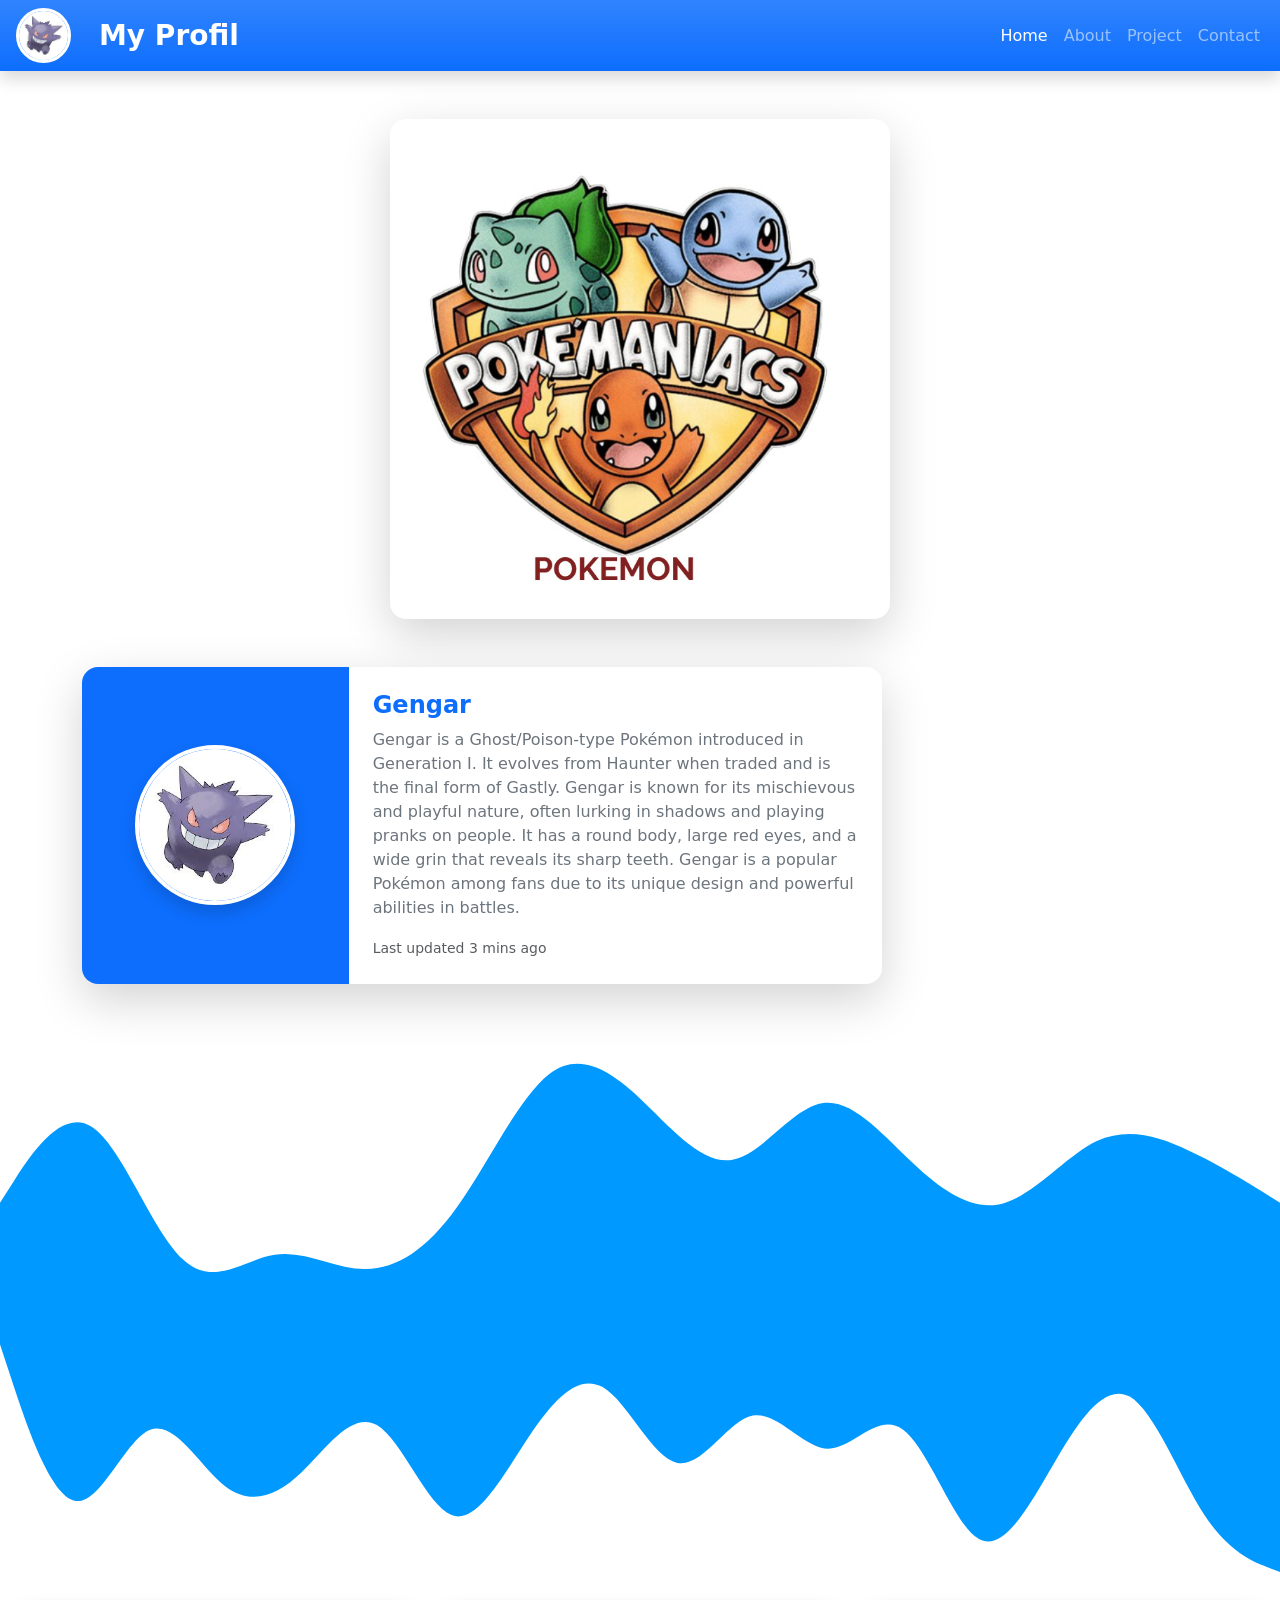
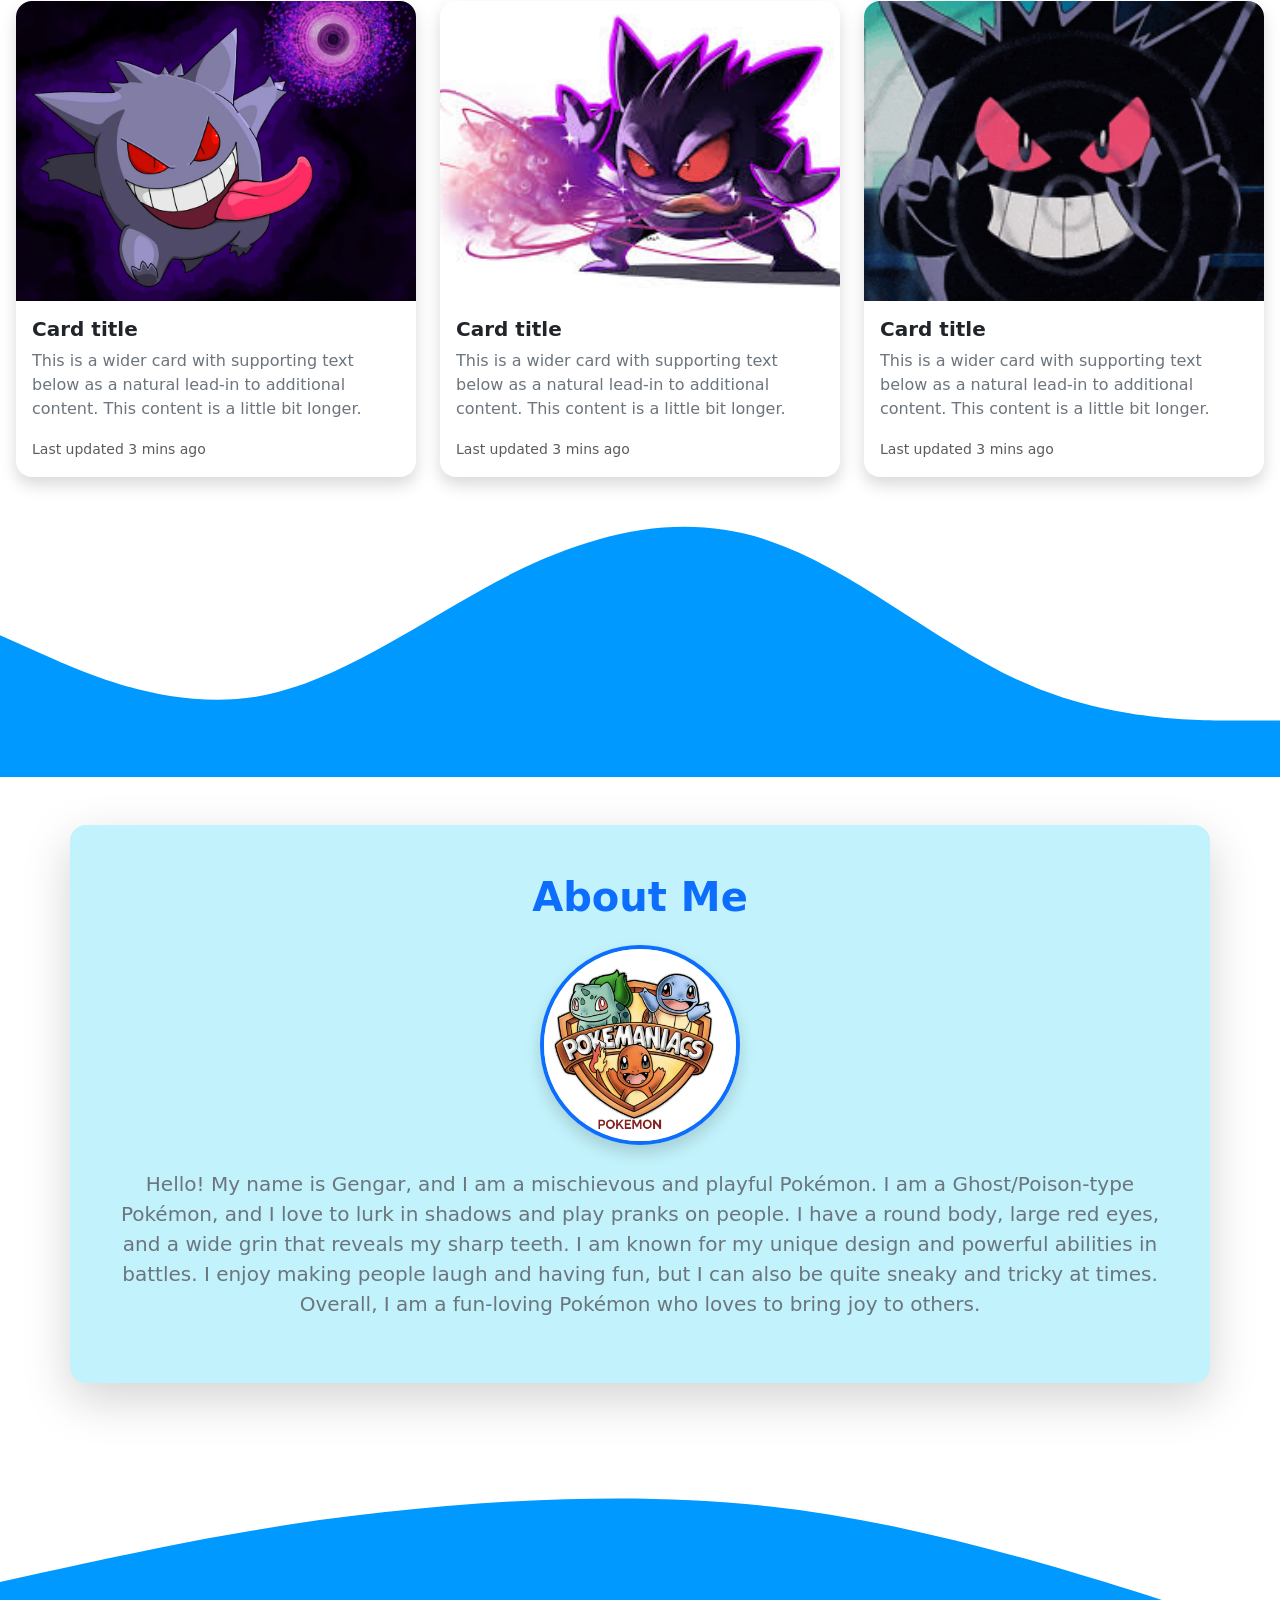
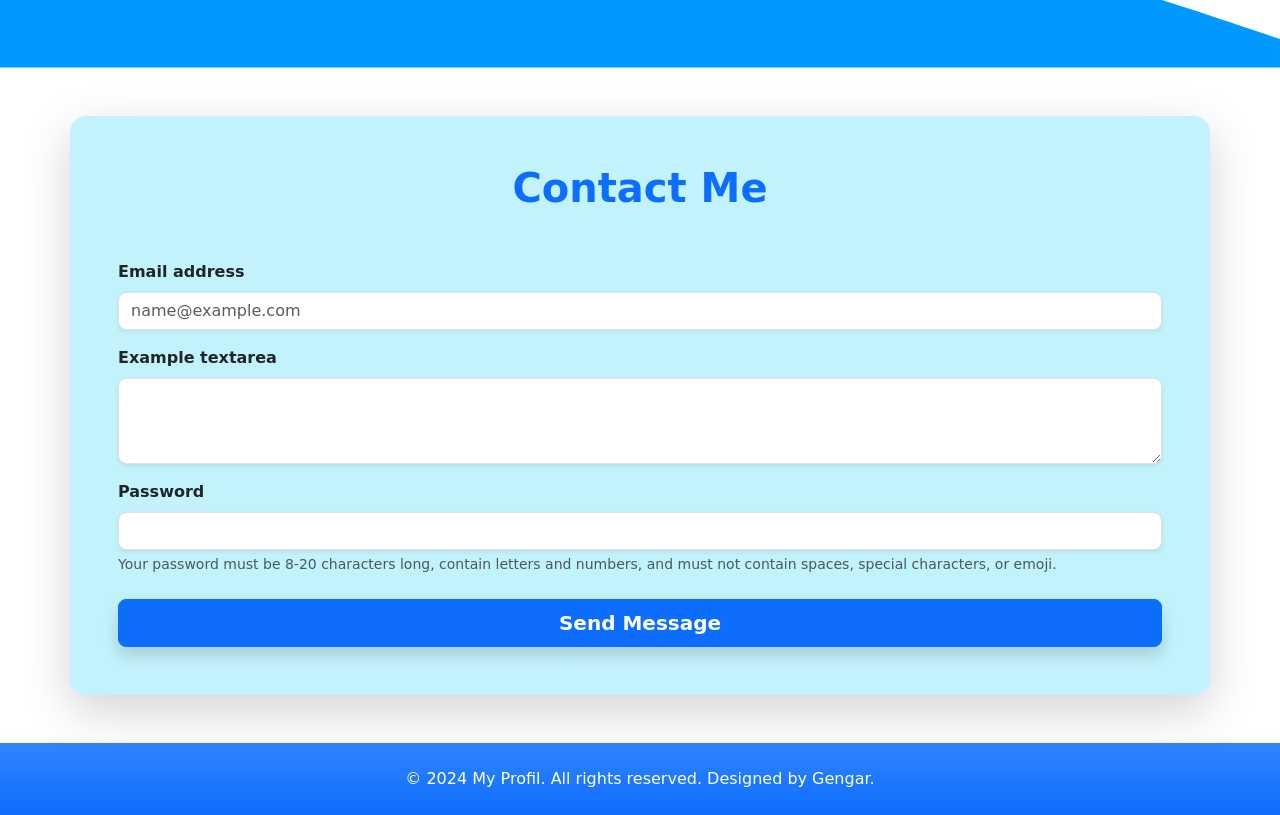
==== Downloads/bootstrap/obama.html @ 0b36200c "pokemon" ====
<!doctype html>
<html lang="en">
  <head>
    <meta charset="UTF-8" />
    <meta name="viewport" content="width=device-width, initial-scale=1.0" />
    <title>Document</title>
    <link
      href="https://cdn.jsdelivr.net/npm/bootstrap@5.3.8/dist/css/bootstrap.min.css"
      rel="stylesheet"
      integrity="sha384-sRIl4kxILFvY47J16cr9ZwB07vP4J8+LH7qKQnuqkuIAvNWLzeN8tE5YBujZqJLB"
      crossorigin="anonymous"
    />
    <link href="https://unpkg.com/aos@2.3.1/dist/aos.css" rel="stylesheet" />
  </head>
  <body>
    <nav
      class="navbar navbar-expand-lg navbar-dark bg-primary bg-gradient shadow sticky-top"
    >
      <img
        src="Gengar.jpeg"
        alt=""
        width="55"
        height="55"
        class="rounded-circle border border-3 border-white ms-3 me-3"
      />
      <div class="container-fluid">
        <a class="navbar-brand fw-bold fs-3" href="#">My Profil</a>
        <button
          class="navbar-toggler"
          type="button"
          data-bs-toggle="collapse"
          data-bs-target="#navbarNavAltMarkup"
          aria-controls="navbarNavAltMarkup"
          aria-expanded="false"
          aria-label="Toggle navigation"
        >
          <span class="navbar-toggler-icon"></span>
        </button>
        <div
          class="collapse navbar-collapse justify-content-end"
          id="navbarNavAltMarkup"
        >
          <div class="navbar-nav">
            <a class="nav-link active" aria-current="page" href="#home">Home</a>
            <a class="nav-link" href="#about">About</a>
            <a class="nav-link" href="#project">Project</a>
            <a class="nav-link" href="#contact">Contact</a>
          </div>
        </div>
      </div>
    </nav>
    <div id="home">
      <img
        src="Logo.png"
        alt=""
        width="500"
        height="400"
        class="img-fluid d-block mx-auto mt-5 rounded-4 shadow-lg p-2 bg-white"
      />
    </div>

    <div class="container justify-content-center">
      <div
        class="card border-0 shadow-lg rounded-4 mb-5 mt-5 overflow-hidden"
        style="max-width: 800px"
        data-aos="fade-up"
      >
        <div class="row g-0">
          <div
            class="col-md-4 bg-primary d-flex align-items-center justify-content-center p-4"
          >
            <img
              src="Gengar.jpeg"
              alt=""
              class="img-fluid rounded-circle border border-4 border-white shadow"
              width="160"
              height="160"
            />
          </div>
          <div class="col-md-8">
            <div class="card-body p-4">
              <h5 class="card-title fw-bold fs-4 text-primary">Gengar</h5>
              <p class="card-text text-secondary">
                Gengar is a Ghost/Poison-type Pokémon introduced in Generation
                I. It evolves from Haunter when traded and is the final form of
                Gastly. Gengar is known for its mischievous and playful nature,
                often lurking in shadows and playing pranks on people. It has a
                round body, large red eyes, and a wide grin that reveals its
                sharp teeth. Gengar is a popular Pokémon among fans due to its
                unique design and powerful abilities in battles.
              </p>
              <p class="card-text">
                <small class="text-muted">Last updated 3 mins ago</small>
              </p>
            </div>
          </div>
        </div>
      </div>
    </div>

    <svg xmlns="http://www.w3.org/2000/svg" viewBox="0 0 1440 320">
      <path
        fill="#0099ff"
        fill-opacity="1"
        d="M0,192L17.1,165.3C34.3,139,69,85,103,106.7C137.1,128,171,224,206,256C240,288,274,256,309,250.7C342.9,245,377,267,411,266.7C445.7,267,480,245,514,197.3C548.6,149,583,75,617,48C651.4,21,686,43,720,74.7C754.3,107,789,149,823,144C857.1,139,891,85,926,80C960,75,994,117,1029,149.3C1062.9,181,1097,203,1131,192C1165.7,181,1200,139,1234,122.7C1268.6,107,1303,117,1337,133.3C1371.4,149,1406,171,1423,181.3L1440,192L1440,320L1422.9,320C1405.7,320,1371,320,1337,320C1302.9,320,1269,320,1234,320C1200,320,1166,320,1131,320C1097.1,320,1063,320,1029,320C994.3,320,960,320,926,320C891.4,320,857,320,823,320C788.6,320,754,320,720,320C685.7,320,651,320,617,320C582.9,320,549,320,514,320C480,320,446,320,411,320C377.1,320,343,320,309,320C274.3,320,240,320,206,320C171.4,320,137,320,103,320C68.6,320,34,320,17,320L0,320Z"
      ></path>
    </svg>
    <svg xmlns="http://www.w3.org/2000/svg" viewBox="0 0 1440 320">
      <path
        fill="#0099ff"
        fill-opacity="1"
        d="M0,32L14.1,74.7C28.2,117,56,203,85,208C112.9,213,141,139,169,128C197.6,117,226,171,254,192C282.4,213,311,203,339,176C367.1,149,395,107,424,122.7C451.8,139,480,213,508,224C536.5,235,565,181,593,138.7C621.2,96,649,64,678,80C705.9,96,734,160,762,165.3C790.6,171,819,117,847,112C875.3,107,904,149,932,149.3C960,149,988,107,1016,128C1044.7,149,1073,235,1101,250.7C1129.4,267,1158,213,1186,165.3C1214.1,117,1242,75,1271,90.7C1298.8,107,1327,181,1355,224C1383.5,267,1412,277,1426,282.7L1440,288L1440,0L1425.9,0C1411.8,0,1384,0,1355,0C1327.1,0,1299,0,1271,0C1242.4,0,1214,0,1186,0C1157.6,0,1129,0,1101,0C1072.9,0,1045,0,1016,0C988.2,0,960,0,932,0C903.5,0,875,0,847,0C818.8,0,791,0,762,0C734.1,0,706,0,678,0C649.4,0,621,0,593,0C564.7,0,536,0,508,0C480,0,452,0,424,0C395.3,0,367,0,339,0C310.6,0,282,0,254,0C225.9,0,198,0,169,0C141.2,0,113,0,85,0C56.5,0,28,0,14,0L0,0Z"
      ></path>
    </svg>

    <div class="row px-3" id="project">
      <div class="col-md-4" data-aos="fade-right">
        <div class="card mb-3 border-0 shadow rounded-4 overflow-hidden">
          <img
            src="Ball.png"
            alt="Ball"
            width="100"
            height="300"
            class="card-img-top object-fit-cover"
          />
          <div class="card-body">
            <h5 class="card-title fw-bold">Card title</h5>
            <p class="card-text text-secondary">
              This is a wider card with supporting text below as a natural
              lead-in to additional content. This content is a little bit
              longer.
            </p>
            <p class="card-text">
              <small class="text-muted">Last updated 3 mins ago</small>
            </p>
          </div>
        </div>
      </div>
      <div class="col-md-4">
        <div
          class="card mb-3 border-0 shadow rounded-4 overflow-hidden"
          data-aos="fade-up"
        >
          <img
            src="Dream.png"
            alt="Dream"
            width="100"
            height="300"
            class="card-img-top object-fit-cover"
          />
          <div class="card-body">
            <h5 class="card-title fw-bold">Card title</h5>
            <p class="card-text text-secondary">
              This is a wider card with supporting text below as a natural
              lead-in to additional content. This content is a little bit
              longer.
            </p>
            <p class="card-text">
              <small class="text-muted">Last updated 3 mins ago</small>
            </p>
          </div>
        </div>
      </div>
      <div class="col-md-4">
        <div
          class="card mb-3 border-0 shadow rounded-4 overflow-hidden"
          data-aos="fade-left"
        >
          <img
            src="Hypnotis.png"
            alt="Hypnotis"
            width="100"
            height="300"
            class="card-img-top object-fit-cover"
          />
          <div class="card-body">
            <h5 class="card-title fw-bold">Card title</h5>
            <p class="card-text text-secondary">
              This is a wider card with supporting text below as a natural
              lead-in to additional content. This content is a little bit
              longer.
            </p>
            <p class="card-text">
              <small class="text-muted">Last updated 3 mins ago</small>
            </p>
          </div>
        </div>
      </div>
    </div>

    <svg xmlns="http://www.w3.org/2000/svg" viewBox="0 0 1440 320">
      <path
        fill="#0099ff"
        fill-opacity="1"
        d="M0,160L48,181.3C96,203,192,245,288,229.3C384,213,480,139,576,90.7C672,43,768,21,864,53.3C960,85,1056,171,1152,213.3C1248,256,1344,256,1392,256L1440,256L1440,320L1392,320C1344,320,1248,320,1152,320C1056,320,960,320,864,320C768,320,672,320,576,320C480,320,384,320,288,320C192,320,96,320,48,320L0,320Z"
      ></path>
    </svg>

    <div
      class="container py-5 bg-info bg-opacity-25 shadow-lg rounded-4 p-5 text-center mt-5"
      data-aos="fade-up"
      id="about"
    >
      <h1 class="text-center mb-4 fw-bold text-primary">About Me</h1>
      <img
        src="Logo.png"
        alt=""
        width="200"
        height="200"
        class="d-block mx-auto rounded-circle mb-4 border border-4 border-primary shadow"
      />
      <p class="text-secondary fs-5">
        Hello! My name is Gengar, and I am a mischievous and playful Pokémon. I
        am a Ghost/Poison-type Pokémon, and I love to lurk in shadows and play
        pranks on people. I have a round body, large red eyes, and a wide grin
        that reveals my sharp teeth. I am known for my unique design and
        powerful abilities in battles. I enjoy making people laugh and having
        fun, but I can also be quite sneaky and tricky at times. Overall, I am a
        fun-loving Pokémon who loves to bring joy to others.
      </p>
    </div>

    <svg xmlns="http://www.w3.org/2000/svg" viewBox="0 0 1440 320">
      <path
        fill="#0099ff"
        fill-opacity="1"
        d="M0,224L48,213.3C96,203,192,181,288,165.3C384,149,480,139,576,133.3C672,128,768,128,864,138.7C960,149,1056,171,1152,197.3C1248,224,1344,256,1392,272L1440,288L1440,320L1392,320C1344,320,1248,320,1152,320C1056,320,960,320,864,320C768,320,672,320,576,320C480,320,384,320,288,320C192,320,96,320,48,320L0,320Z"
      ></path>
    </svg>
    <div
      class="container py-5 bg-info bg-opacity-25 shadow-lg rounded-4 p-5 text-center mt-5"
      data-aos="fade-up"
      id="contact"
    >
      <h1 class="text-center mb-5 fw-bold text-primary">Contact Me</h1>
      <div class="mb-3 mt-5 text-start">
        <label for="exampleFormControlInput1" class="form-label fw-semibold"
          >Email address</label
        >
        <input
          type="email"
          class="form-control rounded-3 shadow-sm"
          id="exampleFormControlInput1"
          placeholder="name@example.com"
        />
      </div>
      <div class="mb-3 text-start">
        <label for="exampleFormControlTextarea1" class="form-label fw-semibold"
          >Example textarea</label
        >
        <textarea
          class="form-control rounded-3 shadow-sm"
          id="exampleFormControlTextarea1"
          rows="3"
        ></textarea>
      </div>
      <div class="mb-3 text-start">
        <label for="inputPassword5" class="form-label fw-semibold"
          >Password</label
        >
        <input
          type="password"
          id="inputPassword5"
          class="form-control rounded-3 shadow-sm"
          aria-describedby="passwordHelpBlock"
        />
        <div id="passwordHelpBlock" class="form-text text-muted">
          Your password must be 8-20 characters long, contain letters and
          numbers, and must not contain spaces, special characters, or emoji.
        </div>
      </div>
      <button
        class="btn btn-primary btn-lg w-100 rounded-3 shadow mt-2 fw-semibold"
      >
        Send Message
      </button>
    </div>
    <footer
      class="bg-primary bg-gradient text-white text-center p-4 mt-5 shadow"
    >
      &copy; 2024 My Profil. All rights reserved. Designed by Gengar.
    </footer>
    <script
      src="https://cdn.jsdelivr.net/npm/bootstrap@5.3.8/dist/js/bootstrap.bundle.min.js"
      integrity="sha384-FKyoEForCGlyvwx9Hj09JcYn3nv7wiPVlz7YYwJrWVcXK/BmnVDxM+D2scQbITxI"
      crossorigin="anonymous"
    ></script>
    <script src="https://unpkg.com/aos@2.3.1/dist/aos.js"></script>
    <script>
      AOS.init();
    </script>
  </body>
</html>
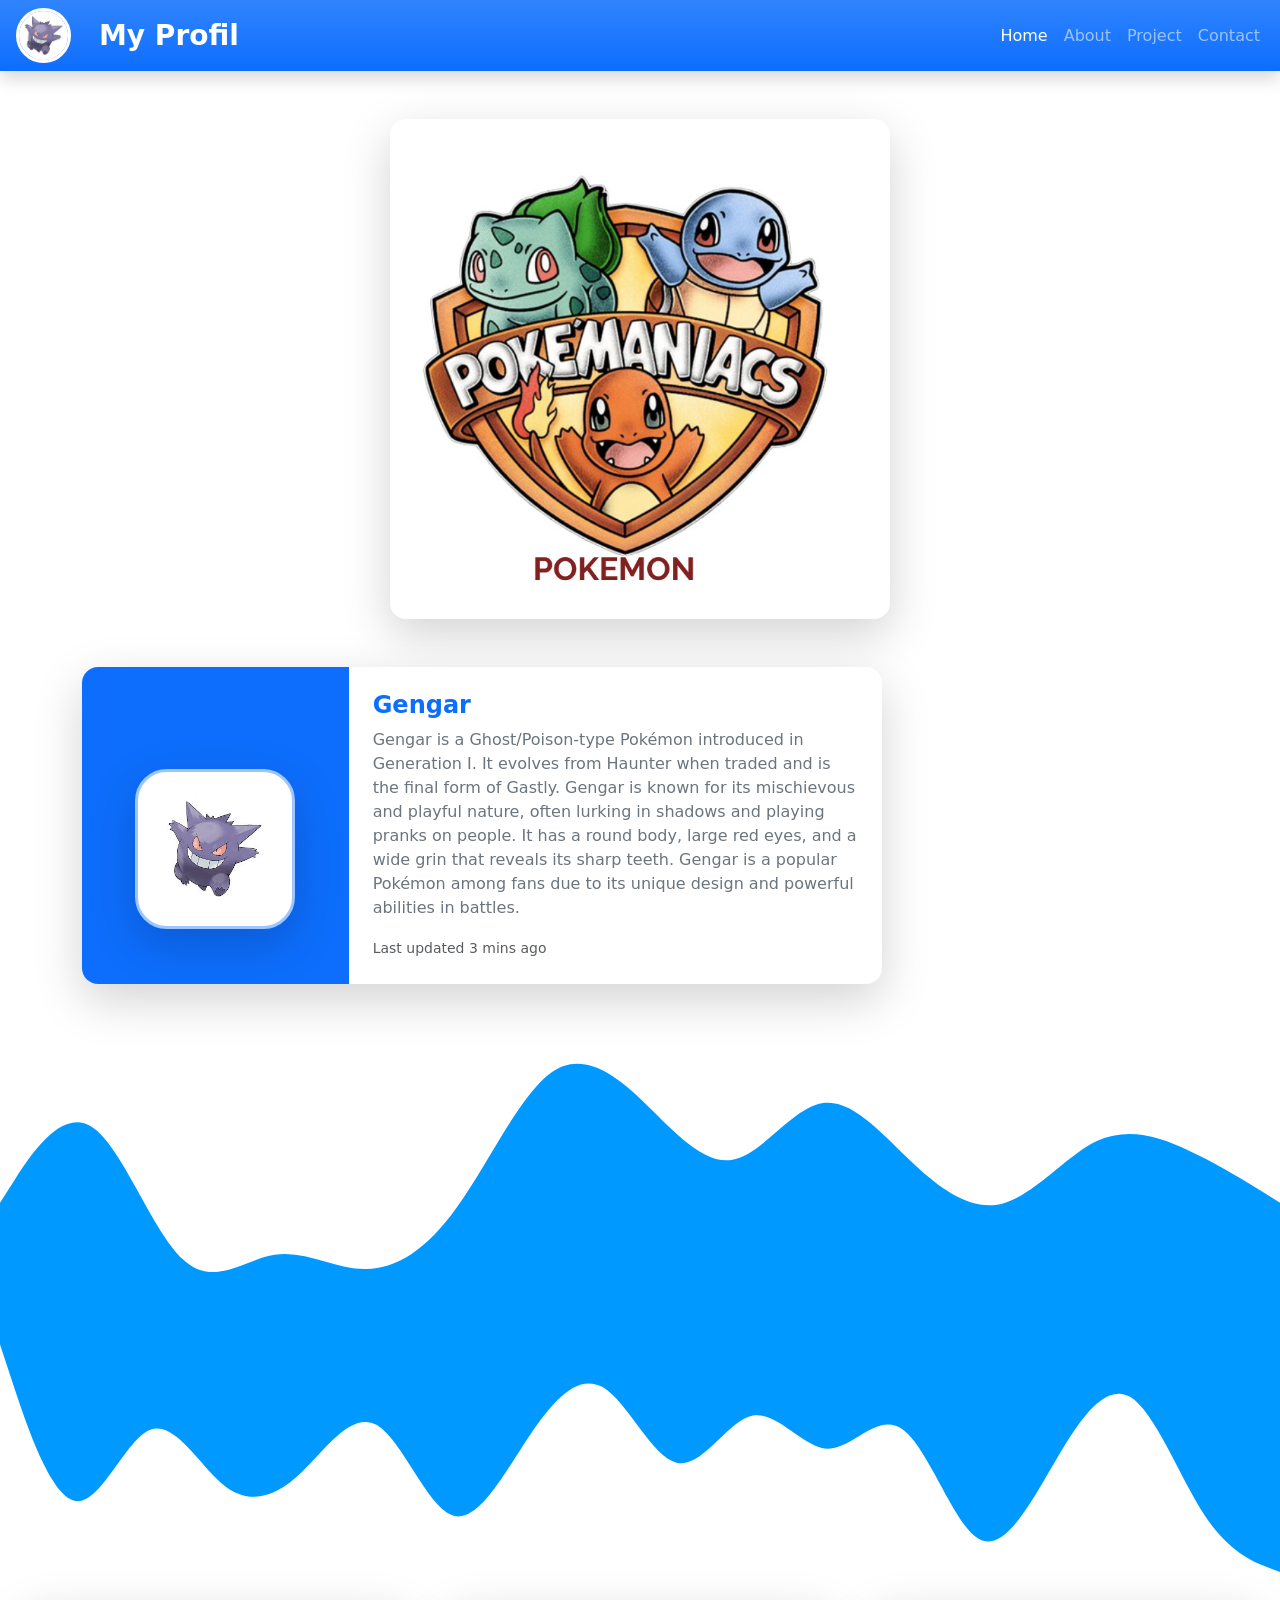
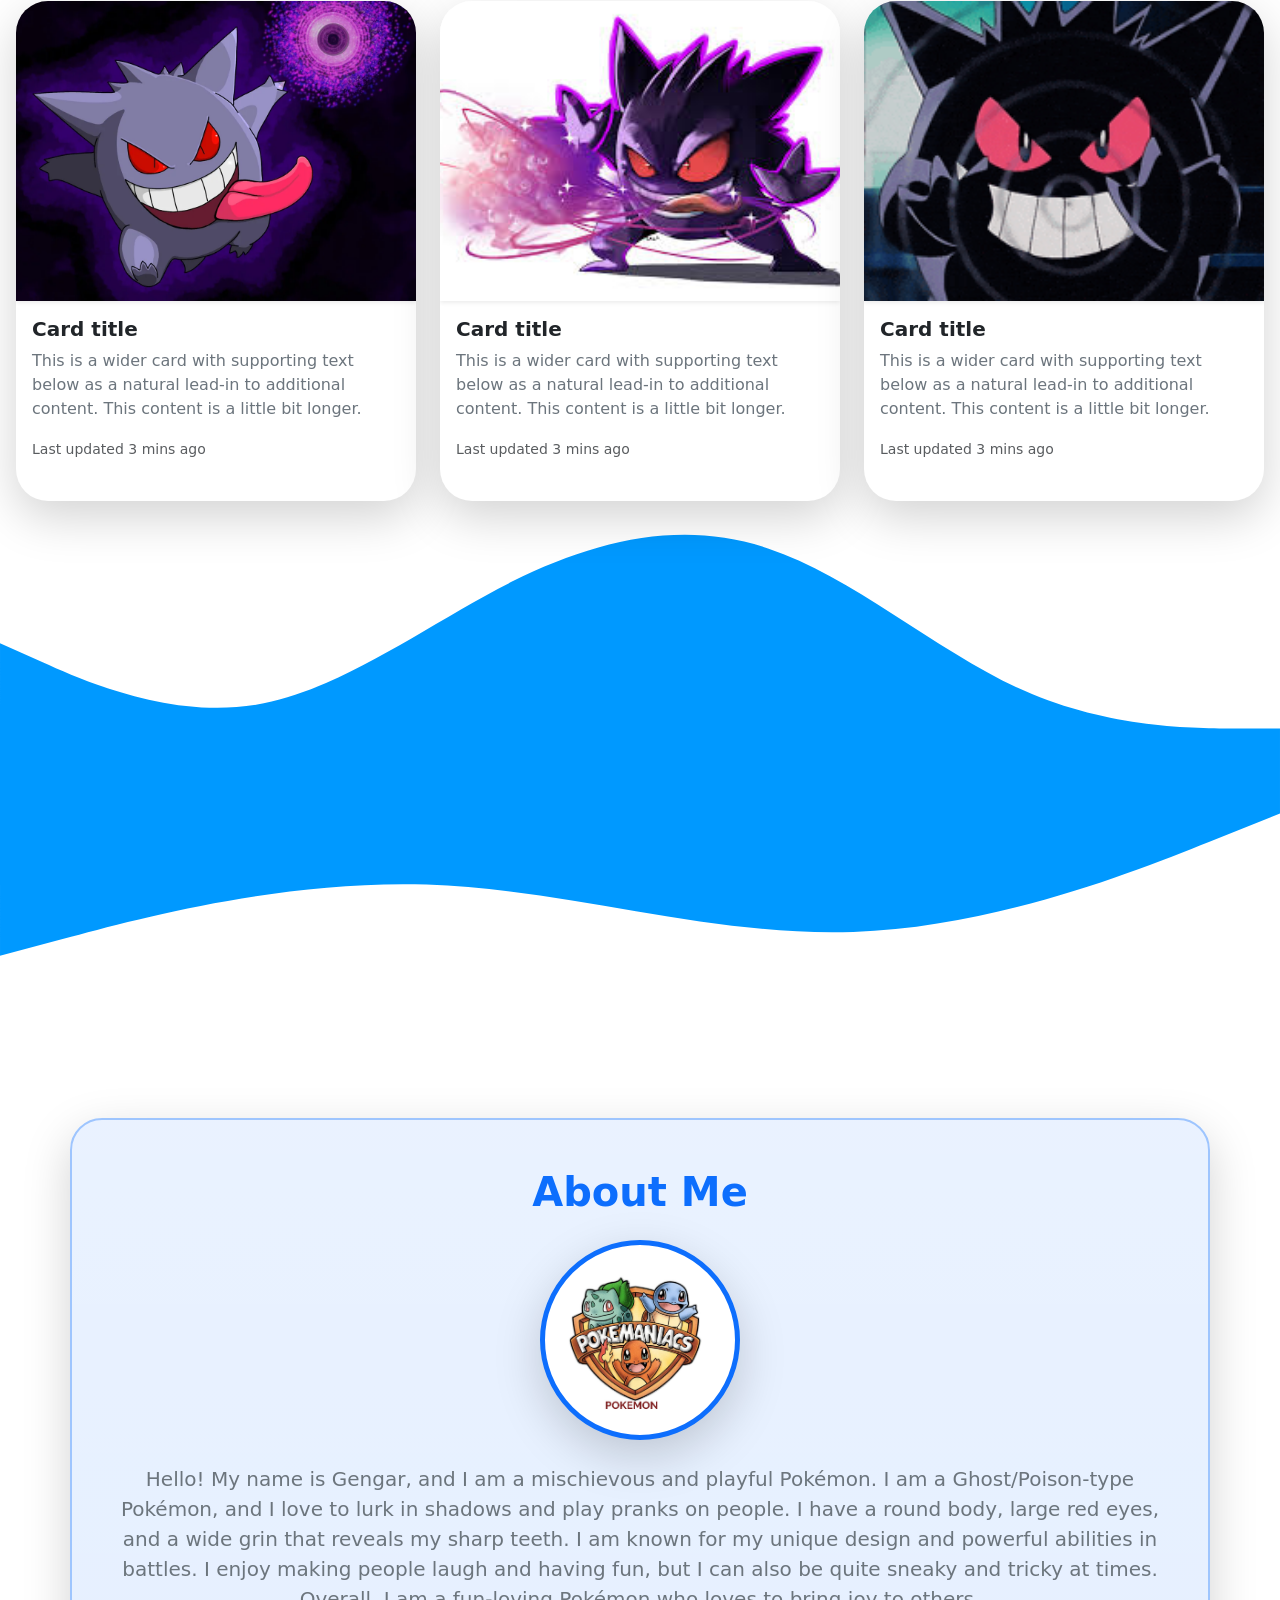
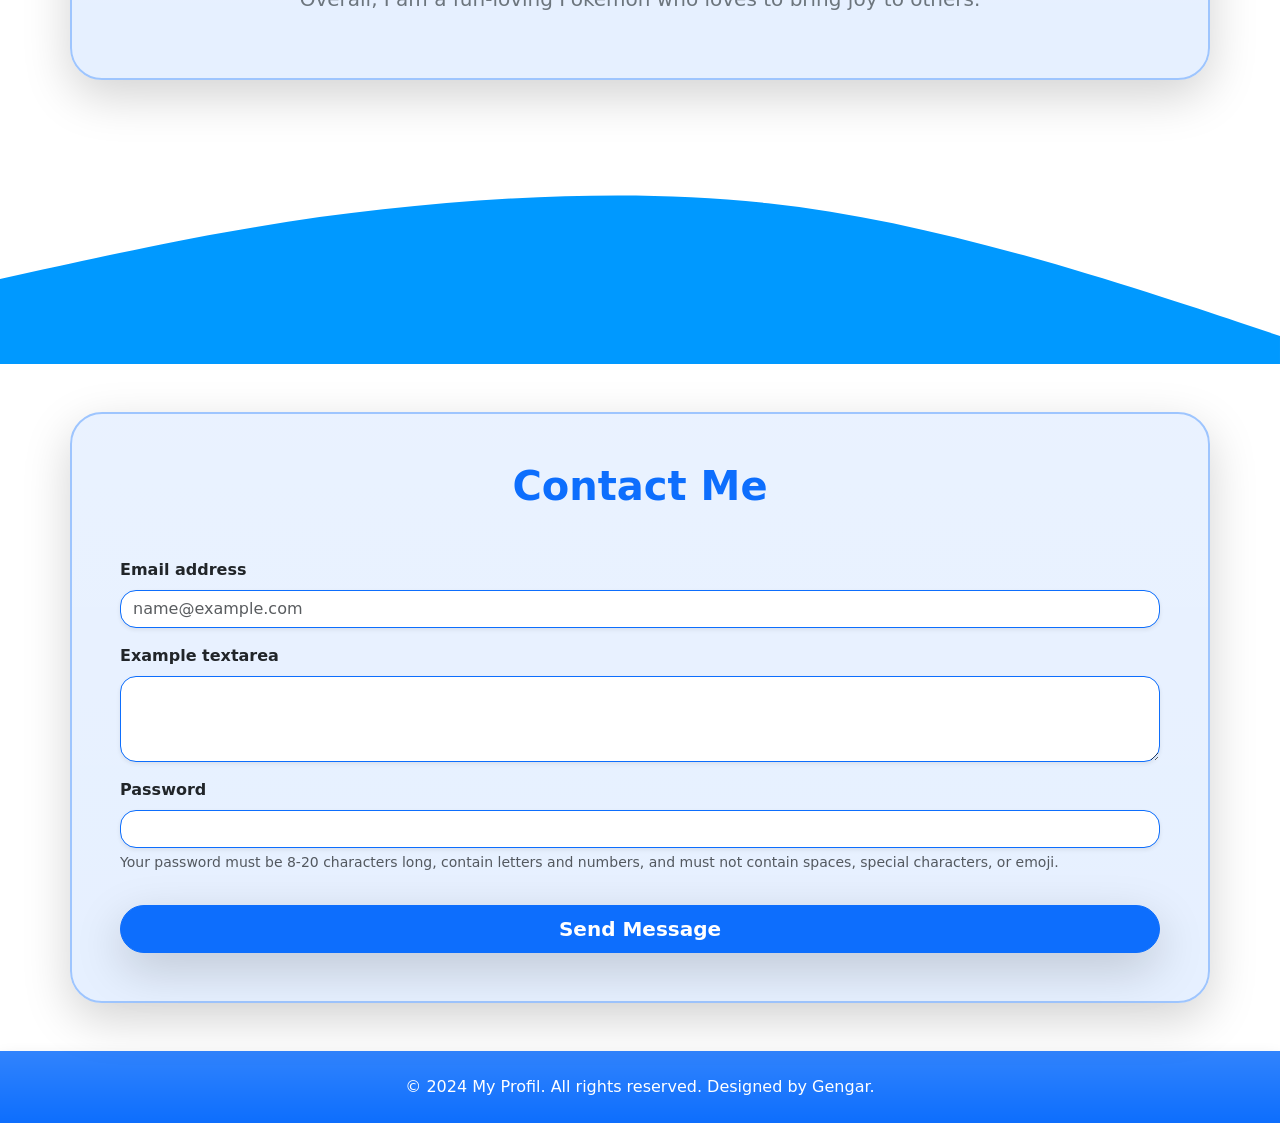
==== commit 091e36bd: "tampilan" ====
--- a/Downloads/bootstrap/obama.html
+++ b/Downloads/bootstrap/obama.html
@@ -58,7 +58,6 @@
         class="img-fluid d-block mx-auto mt-5 rounded-4 shadow-lg p-2 bg-white"
       />
     </div>
-
     <div class="container justify-content-center">
       <div
         class="card border-0 shadow-lg rounded-4 mb-5 mt-5 overflow-hidden"
@@ -72,7 +71,7 @@
             <img
               src="Gengar.jpeg"
               alt=""
-              class="img-fluid rounded-circle border border-4 border-white shadow"
+              class="img-fluid d-block mx-auto mt-5 rounded-5 shadow-lg p-3 bg-white border border-3 border-primary-subtle"
               width="160"
               height="160"
             />
@@ -97,7 +96,6 @@
         </div>
       </div>
     </div>
-
     <svg xmlns="http://www.w3.org/2000/svg" viewBox="0 0 1440 320">
       <path
         fill="#0099ff"
@@ -112,16 +110,17 @@
         d="M0,32L14.1,74.7C28.2,117,56,203,85,208C112.9,213,141,139,169,128C197.6,117,226,171,254,192C282.4,213,311,203,339,176C367.1,149,395,107,424,122.7C451.8,139,480,213,508,224C536.5,235,565,181,593,138.7C621.2,96,649,64,678,80C705.9,96,734,160,762,165.3C790.6,171,819,117,847,112C875.3,107,904,149,932,149.3C960,149,988,107,1016,128C1044.7,149,1073,235,1101,250.7C1129.4,267,1158,213,1186,165.3C1214.1,117,1242,75,1271,90.7C1298.8,107,1327,181,1355,224C1383.5,267,1412,277,1426,282.7L1440,288L1440,0L1425.9,0C1411.8,0,1384,0,1355,0C1327.1,0,1299,0,1271,0C1242.4,0,1214,0,1186,0C1157.6,0,1129,0,1101,0C1072.9,0,1045,0,1016,0C988.2,0,960,0,932,0C903.5,0,875,0,847,0C818.8,0,791,0,762,0C734.1,0,706,0,678,0C649.4,0,621,0,593,0C564.7,0,536,0,508,0C480,0,452,0,424,0C395.3,0,367,0,339,0C310.6,0,282,0,254,0C225.9,0,198,0,169,0C141.2,0,113,0,85,0C56.5,0,28,0,14,0L0,0Z"
       ></path>
     </svg>
-
     <div class="row px-3" id="project">
       <div class="col-md-4" data-aos="fade-right">
-        <div class="card mb-3 border-0 shadow rounded-4 overflow-hidden">
+        <div
+          class="card mb-4 border-0 shadow-lg rounded-5 overflow-hidden h-100"
+        >
           <img
             src="Ball.png"
             alt="Ball"
             width="100"
             height="300"
-            class="card-img-top object-fit-cover"
+            class="card-img-top object-fit-cover shadow-sm" data-aos="fade-right"
           />
           <div class="card-body">
             <h5 class="card-title fw-bold">Card title</h5>
@@ -138,7 +137,7 @@
       </div>
       <div class="col-md-4">
         <div
-          class="card mb-3 border-0 shadow rounded-4 overflow-hidden"
+          class="card mb-4 border-0 shadow-lg rounded-5 overflow-hidden h-100"
           data-aos="fade-up"
         >
           <img
@@ -146,7 +145,8 @@
             alt="Dream"
             width="100"
             height="300"
-            class="card-img-top object-fit-cover"
+            class="card-img-top object-fit-cover shadow-sm"
+            data-aos="fade-up"
           />
           <div class="card-body">
             <h5 class="card-title fw-bold">Card title</h5>
@@ -163,7 +163,7 @@
       </div>
       <div class="col-md-4">
         <div
-          class="card mb-3 border-0 shadow rounded-4 overflow-hidden"
+          class="card mb-4 border-0 shadow-lg rounded-5 overflow-hidden h-100"
           data-aos="fade-left"
         >
           <img
@@ -171,7 +171,8 @@
             alt="Hypnotis"
             width="100"
             height="300"
-            class="card-img-top object-fit-cover"
+            class="card-img-top object-fit-cover shadow-sm"
+            data-aos="fade-left"
           />
           <div class="card-body">
             <h5 class="card-title fw-bold">Card title</h5>
@@ -187,7 +188,6 @@
         </div>
       </div>
     </div>
-
     <svg xmlns="http://www.w3.org/2000/svg" viewBox="0 0 1440 320">
       <path
         fill="#0099ff"
@@ -195,9 +195,15 @@
         d="M0,160L48,181.3C96,203,192,245,288,229.3C384,213,480,139,576,90.7C672,43,768,21,864,53.3C960,85,1056,171,1152,213.3C1248,256,1344,256,1392,256L1440,256L1440,320L1392,320C1344,320,1248,320,1152,320C1056,320,960,320,864,320C768,320,672,320,576,320C480,320,384,320,288,320C192,320,96,320,48,320L0,320Z"
       ></path>
     </svg>
-
+    <svg xmlns="http://www.w3.org/2000/svg" viewBox="0 0 1440 320">
+      <path
+        fill="#0099ff"
+        fill-opacity="1"
+        d="M0,192L80,170.7C160,149,320,107,480,112C640,117,800,171,960,165.3C1120,160,1280,96,1360,64L1440,32L1440,0L1360,0C1280,0,1120,0,960,0C800,0,640,0,480,0C320,0,160,0,80,0L0,0Z"
+      ></path>
+    </svg>
     <div
-      class="container py-5 bg-info bg-opacity-25 shadow-lg rounded-4 p-5 text-center mt-5"
+      class="container py-5 bg-primary bg-gradient bg-opacity-10 shadow-lg rounded-5 p-5 text-center mt-5 border border-2 border-primary-subtle"
       data-aos="fade-up"
       id="about"
     >
@@ -207,7 +213,7 @@
         alt=""
         width="200"
         height="200"
-        class="d-block mx-auto rounded-circle mb-4 border border-4 border-primary shadow"
+        class="d-block mx-auto rounded-circle mb-4 border border-5 border-primary shadow-lg p-3 bg-white"
       />
       <p class="text-secondary fs-5">
         Hello! My name is Gengar, and I am a mischievous and playful Pokémon. I
@@ -219,7 +225,6 @@
         fun-loving Pokémon who loves to bring joy to others.
       </p>
     </div>
-
     <svg xmlns="http://www.w3.org/2000/svg" viewBox="0 0 1440 320">
       <path
         fill="#0099ff"
@@ -228,7 +233,7 @@
       ></path>
     </svg>
     <div
-      class="container py-5 bg-info bg-opacity-25 shadow-lg rounded-4 p-5 text-center mt-5"
+      class="container py-5 bg-primary bg-gradient bg-opacity-10 shadow-lg rounded-5 p-5 text-center mt-5 border border-2 border-primary-subtle"
       data-aos="fade-up"
       id="contact"
     >
@@ -239,7 +244,7 @@
         >
         <input
           type="email"
-          class="form-control rounded-3 shadow-sm"
+          class="form-control rounded-4 shadow-sm border-primary"
           id="exampleFormControlInput1"
           placeholder="name@example.com"
         />
@@ -249,7 +254,7 @@
           >Example textarea</label
         >
         <textarea
-          class="form-control rounded-3 shadow-sm"
+          class="form-control rounded-4 shadow-sm border-primary"
           id="exampleFormControlTextarea1"
           rows="3"
         ></textarea>
@@ -261,7 +266,7 @@
         <input
           type="password"
           id="inputPassword5"
-          class="form-control rounded-3 shadow-sm"
+          class="form-control rounded-4 shadow-sm border-primary"
           aria-describedby="passwordHelpBlock"
         />
         <div id="passwordHelpBlock" class="form-text text-muted">
@@ -270,7 +275,7 @@
         </div>
       </div>
       <button
-        class="btn btn-primary btn-lg w-100 rounded-3 shadow mt-2 fw-semibold"
+        class="btn btn-primary btn-lg w-100 rounded-pill shadow-lg mt-3 fw-bold"
       >
         Send Message
       </button>
